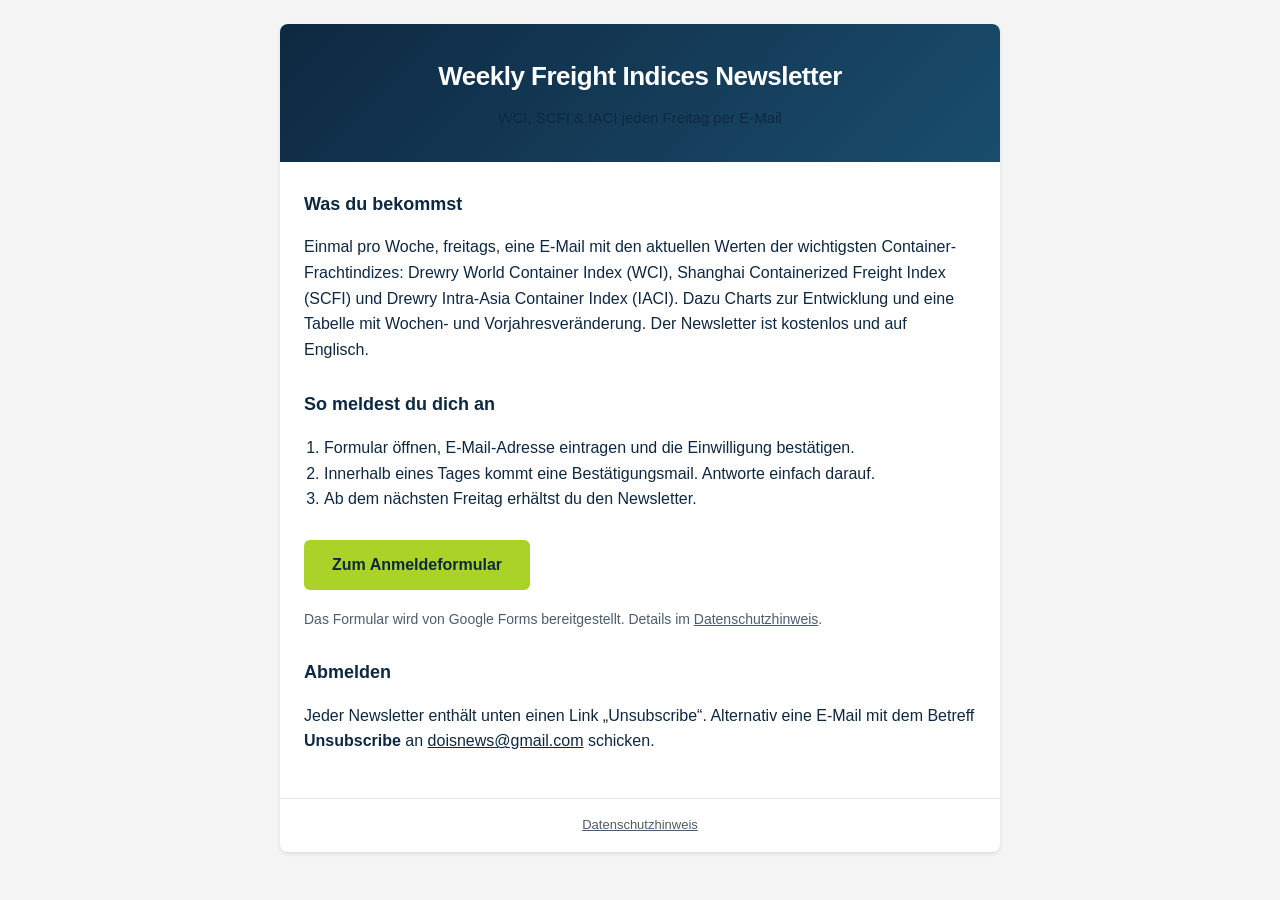
==== docs/index.html @ 33c08c13 "Add subscriber signup with double opt-in and chain weekly workflows - Signup page and privacy notice" ====
<!DOCTYPE html>
<html lang="de">
<head>
    <meta charset="UTF-8">
    <meta name="viewport" content="width=device-width, initial-scale=1.0">
    <title>Freight Indices Newsletter</title>
    <link rel="stylesheet" href="style.css">
</head>
<body>
    <div class="container">
        <div class="header">
            <h1>Weekly Freight Indices Newsletter</h1>
            <p>WCI, SCFI &amp; IACI jeden Freitag per E-Mail</p>
        </div>
        <div class="content">
            <h2>Was du bekommst</h2>
            <p>Einmal pro Woche, freitags, eine E-Mail mit den aktuellen Werten der wichtigsten Container-Frachtindizes: Drewry World Container Index (WCI), Shanghai Containerized Freight Index (SCFI) und Drewry Intra-Asia Container Index (IACI). Dazu Charts zur Entwicklung und eine Tabelle mit Wochen- und Vorjahresveränderung. Der Newsletter ist kostenlos und auf Englisch.</p>

            <h2>So meldest du dich an</h2>
            <ol>
                <li>Formular öffnen, E-Mail-Adresse eintragen und die Einwilligung bestätigen.</li>
                <li>Innerhalb eines Tages kommt eine Bestätigungsmail. Antworte einfach darauf.</li>
                <li>Ab dem nächsten Freitag erhältst du den Newsletter.</li>
            </ol>
            <a class="button" href="https://docs.google.com/forms/d/e/1FAIpQLSdM8qTVzOJJAo5VzikmKHR-8xbqpYdljNj9IUBK8EZ_CgU7jQ/viewform" target="_blank" rel="noopener">Zum Anmeldeformular</a>
            <p class="muted">Das Formular wird von Google Forms bereitgestellt. Details im <a href="privacy.html">Datenschutzhinweis</a>.</p>

            <h2>Abmelden</h2>
            <p>Jeder Newsletter enthält unten einen Link „Unsubscribe“. Alternativ eine E-Mail mit dem Betreff <strong>Unsubscribe</strong> an <a href="mailto:doisnews@gmail.com?subject=Unsubscribe">doisnews@gmail.com</a> schicken.</p>
        </div>
        <div class="footer">
            <a href="privacy.html">Datenschutzhinweis</a>
        </div>
    </div>
</body>
</html>
---- docs/style.css ----
:root {
    --navy: #0E2841;
    --navy-2: #1a4d6d;
    --green: #AAD228;
    --bg: #f5f5f5;
    --card: #ffffff;
    --text: #0E2841;
    --muted: #4b5d70;
    --border: #e5e7eb;
}
@media (prefers-color-scheme: dark) {
    :root {
        --bg: #0b1724;
        --card: #13263a;
        --text: #e8eef4;
        --muted: #a9b8c7;
        --border: #24394f;
    }
}
* { box-sizing: border-box; }
body {
    margin: 0;
    padding: 24px 16px;
    font-family: -apple-system, BlinkMacSystemFont, 'Segoe UI', Roboto, 'Helvetica Neue', Arial, sans-serif;
    line-height: 1.6;
    color: var(--text);
    background: var(--bg);
}
.container {
    max-width: 720px;
    margin: 0 auto;
    background: var(--card);
    border-radius: 8px;
    box-shadow: 0 2px 4px rgba(0,0,0,0.1);
    overflow: hidden;
}
.header {
    background: linear-gradient(135deg, var(--navy) 0%, var(--navy-2) 100%);
    color: #fff;
    padding: 32px 24px;
    text-align: center;
}
.header h1 { margin: 0 0 8px; font-size: 26px; letter-spacing: -0.5px; }
.header p { margin: 0; opacity: 0.9; font-size: 15px; }
.content { padding: 28px 24px; }
h2 { font-size: 18px; margin: 28px 0 8px; }
h2:first-child { margin-top: 0; }
p, li { color: var(--text); }
.muted { color: var(--muted); font-size: 14px; }
.button {
    display: inline-block;
    margin: 12px 0 4px;
    padding: 12px 28px;
    background: var(--green);
    color: var(--navy);
    font-weight: 700;
    text-decoration: none;
    border-radius: 6px;
}
.button:hover { filter: brightness(0.95); }
ol { padding-left: 20px; }
a { color: inherit; }
.footer {
    padding: 16px 24px;
    border-top: 1px solid var(--border);
    font-size: 13px;
    color: var(--muted);
    text-align: center;
}
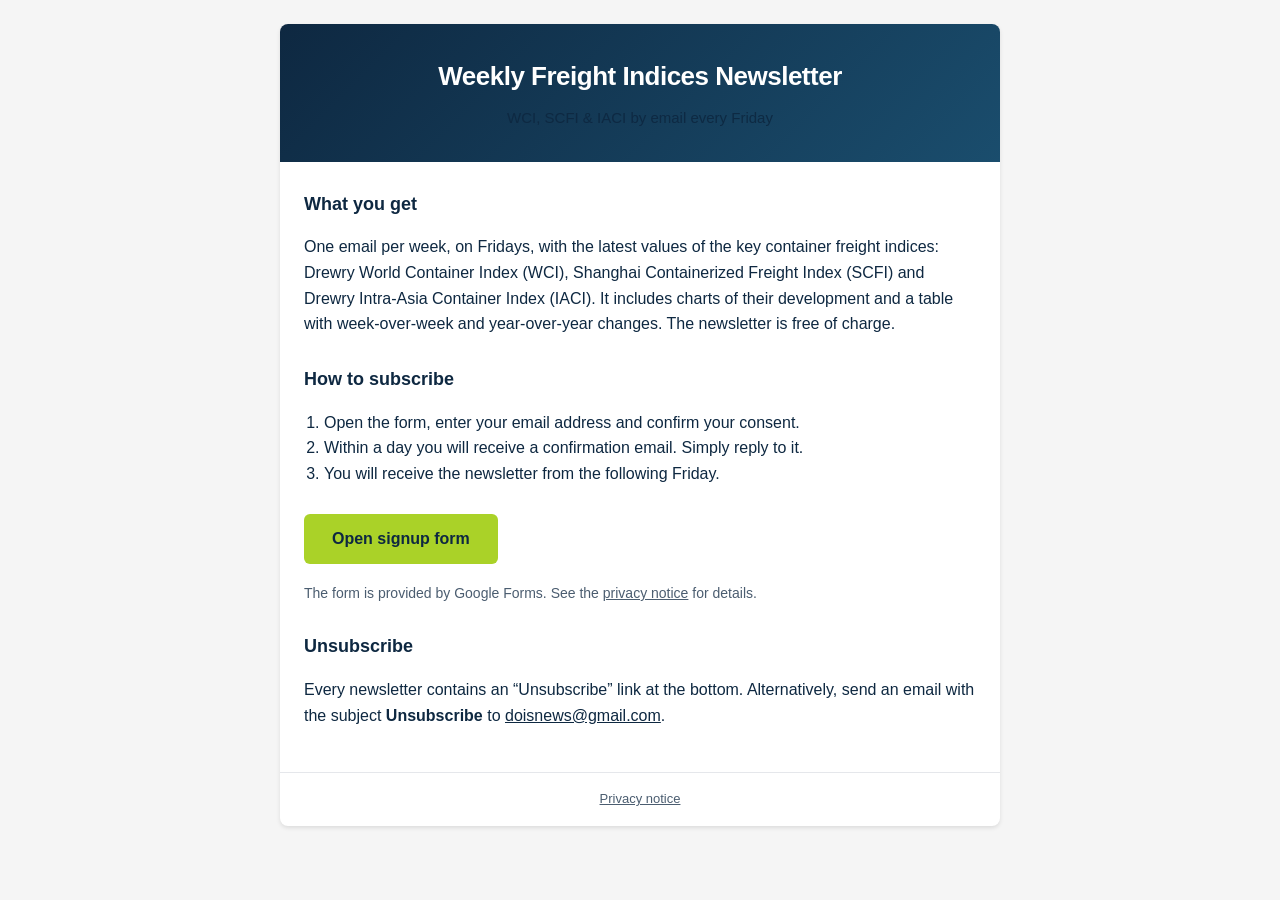
==== commit 6bcc1755: "Translate signup page, privacy notice and confirmation email to English Co-Authored-By: Claude Opus " ====
--- a/docs/index.html
+++ b/docs/index.html
@@ -1,5 +1,5 @@
 <!DOCTYPE html>
-<html lang="de">
+<html lang="en">
 <head>
     <meta charset="UTF-8">
     <meta name="viewport" content="width=device-width, initial-scale=1.0">
@@ -10,26 +10,26 @@
     <div class="container">
         <div class="header">
             <h1>Weekly Freight Indices Newsletter</h1>
-            <p>WCI, SCFI &amp; IACI jeden Freitag per E-Mail</p>
+            <p>WCI, SCFI &amp; IACI by email every Friday</p>
         </div>
         <div class="content">
-            <h2>Was du bekommst</h2>
-            <p>Einmal pro Woche, freitags, eine E-Mail mit den aktuellen Werten der wichtigsten Container-Frachtindizes: Drewry World Container Index (WCI), Shanghai Containerized Freight Index (SCFI) und Drewry Intra-Asia Container Index (IACI). Dazu Charts zur Entwicklung und eine Tabelle mit Wochen- und Vorjahresveränderung. Der Newsletter ist kostenlos und auf Englisch.</p>
+            <h2>What you get</h2>
+            <p>One email per week, on Fridays, with the latest values of the key container freight indices: Drewry World Container Index (WCI), Shanghai Containerized Freight Index (SCFI) and Drewry Intra-Asia Container Index (IACI). It includes charts of their development and a table with week-over-week and year-over-year changes. The newsletter is free of charge.</p>
 
-            <h2>So meldest du dich an</h2>
+            <h2>How to subscribe</h2>
             <ol>
-                <li>Formular öffnen, E-Mail-Adresse eintragen und die Einwilligung bestätigen.</li>
-                <li>Innerhalb eines Tages kommt eine Bestätigungsmail. Antworte einfach darauf.</li>
-                <li>Ab dem nächsten Freitag erhältst du den Newsletter.</li>
+                <li>Open the form, enter your email address and confirm your consent.</li>
+                <li>Within a day you will receive a confirmation email. Simply reply to it.</li>
+                <li>You will receive the newsletter from the following Friday.</li>
             </ol>
-            <a class="button" href="https://docs.google.com/forms/d/e/1FAIpQLSdM8qTVzOJJAo5VzikmKHR-8xbqpYdljNj9IUBK8EZ_CgU7jQ/viewform" target="_blank" rel="noopener">Zum Anmeldeformular</a>
-            <p class="muted">Das Formular wird von Google Forms bereitgestellt. Details im <a href="privacy.html">Datenschutzhinweis</a>.</p>
+            <a class="button" href="https://docs.google.com/forms/d/e/1FAIpQLSdM8qTVzOJJAo5VzikmKHR-8xbqpYdljNj9IUBK8EZ_CgU7jQ/viewform" target="_blank" rel="noopener">Open signup form</a>
+            <p class="muted">The form is provided by Google Forms. See the <a href="privacy.html">privacy notice</a> for details.</p>
 
-            <h2>Abmelden</h2>
-            <p>Jeder Newsletter enthält unten einen Link „Unsubscribe“. Alternativ eine E-Mail mit dem Betreff <strong>Unsubscribe</strong> an <a href="mailto:doisnews@gmail.com?subject=Unsubscribe">doisnews@gmail.com</a> schicken.</p>
+            <h2>Unsubscribe</h2>
+            <p>Every newsletter contains an “Unsubscribe” link at the bottom. Alternatively, send an email with the subject <strong>Unsubscribe</strong> to <a href="mailto:doisnews@gmail.com?subject=Unsubscribe">doisnews@gmail.com</a>.</p>
         </div>
         <div class="footer">
-            <a href="privacy.html">Datenschutzhinweis</a>
+            <a href="privacy.html">Privacy notice</a>
         </div>
     </div>
 </body>
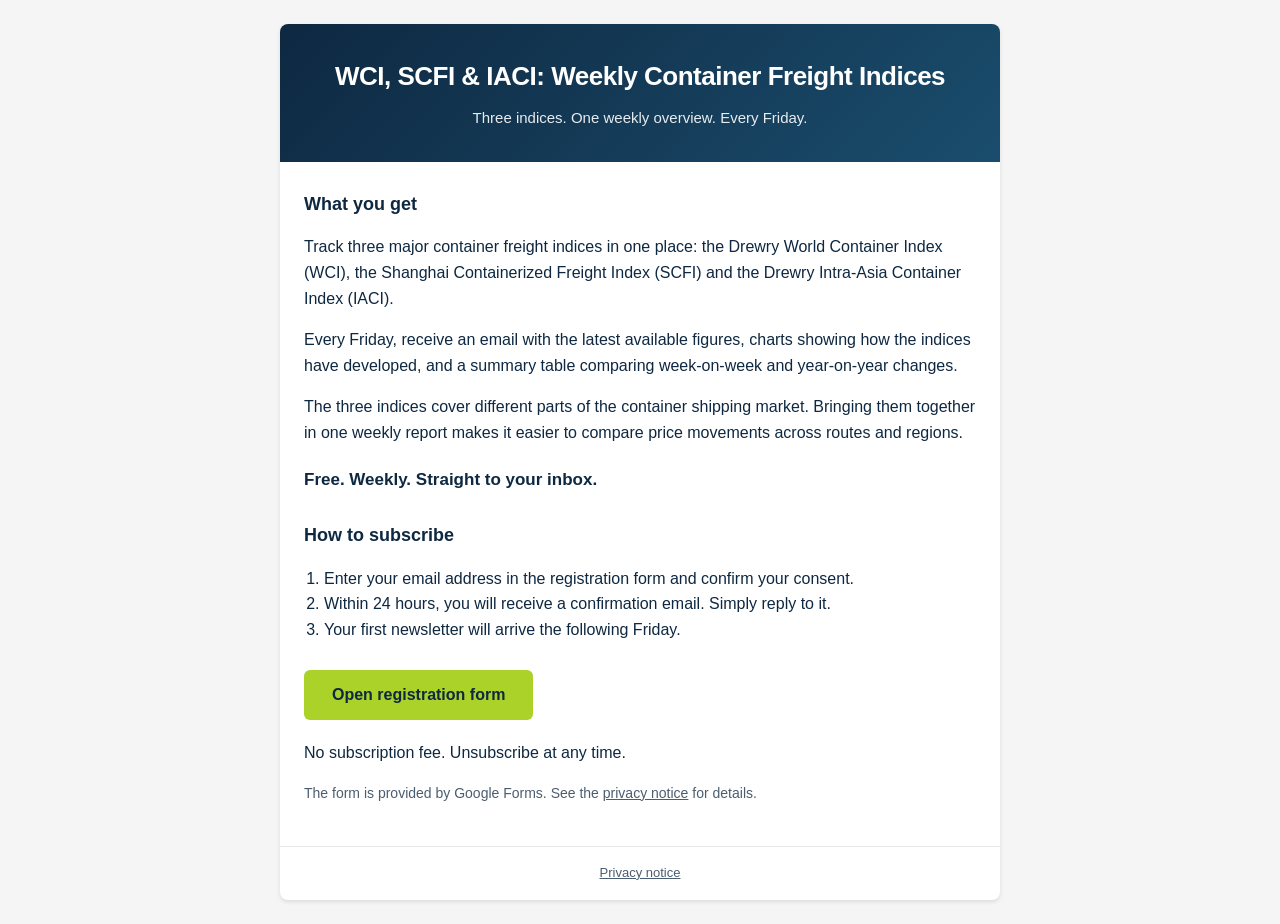
==== commit de68a897: "Rewrite signup page copy and fix header subtitle contrast Co-Authored-By: Claude Opus 5.5 <noreply@a" ====
--- a/docs/index.html
+++ b/docs/index.html
@@ -3,30 +3,31 @@
 <head>
     <meta charset="UTF-8">
     <meta name="viewport" content="width=device-width, initial-scale=1.0">
-    <title>Freight Indices Newsletter</title>
+    <title>Weekly Container Freight Indices</title>
     <link rel="stylesheet" href="style.css">
 </head>
 <body>
     <div class="container">
         <div class="header">
-            <h1>Weekly Freight Indices Newsletter</h1>
-            <p>WCI, SCFI &amp; IACI by email every Friday</p>
+            <h1>WCI, SCFI &amp; IACI: Weekly Container Freight Indices</h1>
+            <p>Three indices. One weekly overview. Every Friday.</p>
         </div>
         <div class="content">
             <h2>What you get</h2>
-            <p>One email per week, on Fridays, with the latest values of the key container freight indices: Drewry World Container Index (WCI), Shanghai Containerized Freight Index (SCFI) and Drewry Intra-Asia Container Index (IACI). It includes charts of their development and a table with week-over-week and year-over-year changes. The newsletter is free of charge.</p>
+            <p>Track three major container freight indices in one place: the Drewry World Container Index (WCI), the Shanghai Containerized Freight Index (SCFI) and the Drewry Intra-Asia Container Index (IACI).</p>
+            <p>Every Friday, receive an email with the latest available figures, charts showing how the indices have developed, and a summary table comparing week-on-week and year-on-year changes.</p>
+            <p>The three indices cover different parts of the container shipping market. Bringing them together in one weekly report makes it easier to compare price movements across routes and regions.</p>
+            <p class="tagline">Free. Weekly. Straight to your inbox.</p>
 
             <h2>How to subscribe</h2>
             <ol>
-                <li>Open the form, enter your email address and confirm your consent.</li>
-                <li>Within a day you will receive a confirmation email. Simply reply to it.</li>
-                <li>You will receive the newsletter from the following Friday.</li>
+                <li>Enter your email address in the registration form and confirm your consent.</li>
+                <li>Within 24 hours, you will receive a confirmation email. Simply reply to it.</li>
+                <li>Your first newsletter will arrive the following Friday.</li>
             </ol>
-            <a class="button" href="https://docs.google.com/forms/d/e/1FAIpQLSdM8qTVzOJJAo5VzikmKHR-8xbqpYdljNj9IUBK8EZ_CgU7jQ/viewform" target="_blank" rel="noopener">Open signup form</a>
+            <a class="button" href="https://docs.google.com/forms/d/e/1FAIpQLSdM8qTVzOJJAo5VzikmKHR-8xbqpYdljNj9IUBK8EZ_CgU7jQ/viewform" target="_blank" rel="noopener">Open registration form</a>
+            <p>No subscription fee. Unsubscribe at any time.</p>
             <p class="muted">The form is provided by Google Forms. See the <a href="privacy.html">privacy notice</a> for details.</p>
-
-            <h2>Unsubscribe</h2>
-            <p>Every newsletter contains an “Unsubscribe” link at the bottom. Alternatively, send an email with the subject <strong>Unsubscribe</strong> to <a href="mailto:doisnews@gmail.com?subject=Unsubscribe">doisnews@gmail.com</a>.</p>
         </div>
         <div class="footer">
             <a href="privacy.html">Privacy notice</a>
--- a/docs/style.css
+++ b/docs/style.css
@@ -41,7 +41,7 @@
     text-align: center;
 }
 .header h1 { margin: 0 0 8px; font-size: 26px; letter-spacing: -0.5px; }
-.header p { margin: 0; opacity: 0.9; font-size: 15px; }
+.header p { margin: 0; opacity: 0.9; font-size: 15px; color: #fff; }
 .content { padding: 28px 24px; }
 h2 { font-size: 18px; margin: 28px 0 8px; }
 h2:first-child { margin-top: 0; }
@@ -67,3 +67,8 @@
     color: var(--muted);
     text-align: center;
 }
+.tagline {
+    margin: 20px 0 0;
+    font-size: 17px;
+    font-weight: 700;
+}
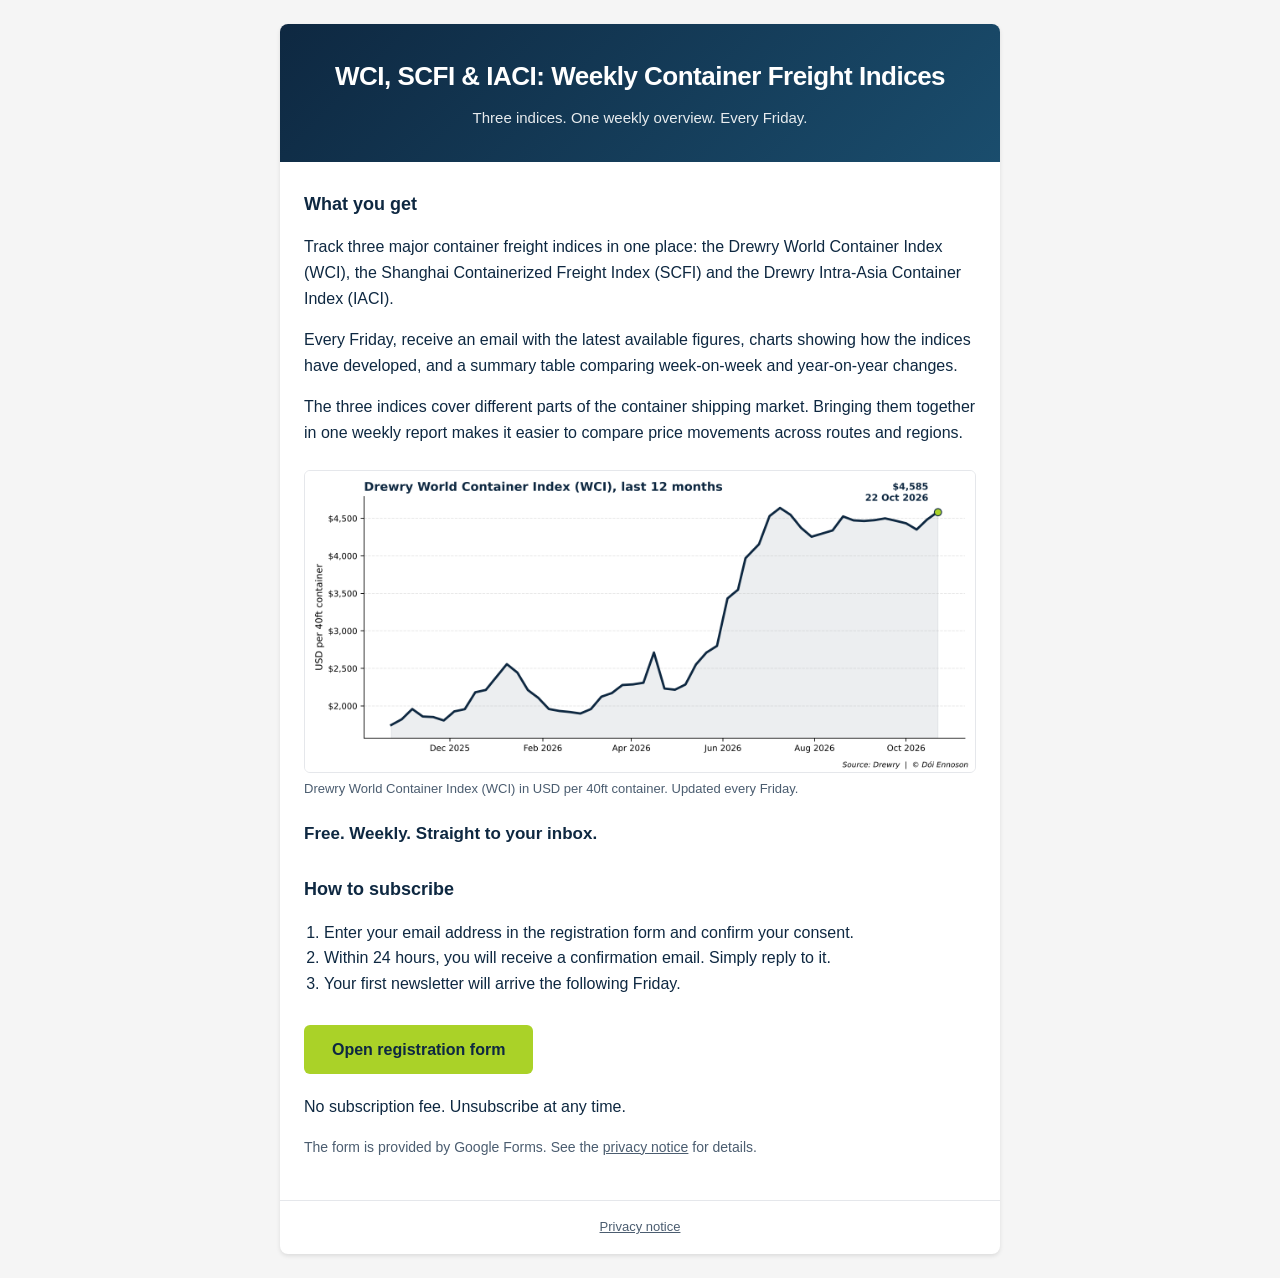
==== commit 718b547f: "Add weekly updated WCI chart to signup page plot_generator.py renders docs/wci_chart.png (last 12 mo" ====
--- a/docs/index.html
+++ b/docs/index.html
@@ -17,6 +17,10 @@
             <p>Track three major container freight indices in one place: the Drewry World Container Index (WCI), the Shanghai Containerized Freight Index (SCFI) and the Drewry Intra-Asia Container Index (IACI).</p>
             <p>Every Friday, receive an email with the latest available figures, charts showing how the indices have developed, and a summary table comparing week-on-week and year-on-year changes.</p>
             <p>The three indices cover different parts of the container shipping market. Bringing them together in one weekly report makes it easier to compare price movements across routes and regions.</p>
+            <figure class="chart">
+                <img src="wci_chart.png" alt="Line chart of the Drewry World Container Index over the last 12 months" width="1600" height="720">
+                <figcaption>Drewry World Container Index (WCI) in USD per 40ft container. Updated every Friday.</figcaption>
+            </figure>
             <p class="tagline">Free. Weekly. Straight to your inbox.</p>
 
             <h2>How to subscribe</h2>
--- a/docs/style.css
+++ b/docs/style.css
@@ -72,3 +72,12 @@
     font-size: 17px;
     font-weight: 700;
 }
+.chart { margin: 24px 0 0; }
+.chart img {
+    display: block;
+    width: 100%;
+    height: auto;
+    border: 1px solid var(--border);
+    border-radius: 6px;
+}
+.chart figcaption { margin-top: 6px; font-size: 13px; color: var(--muted); }
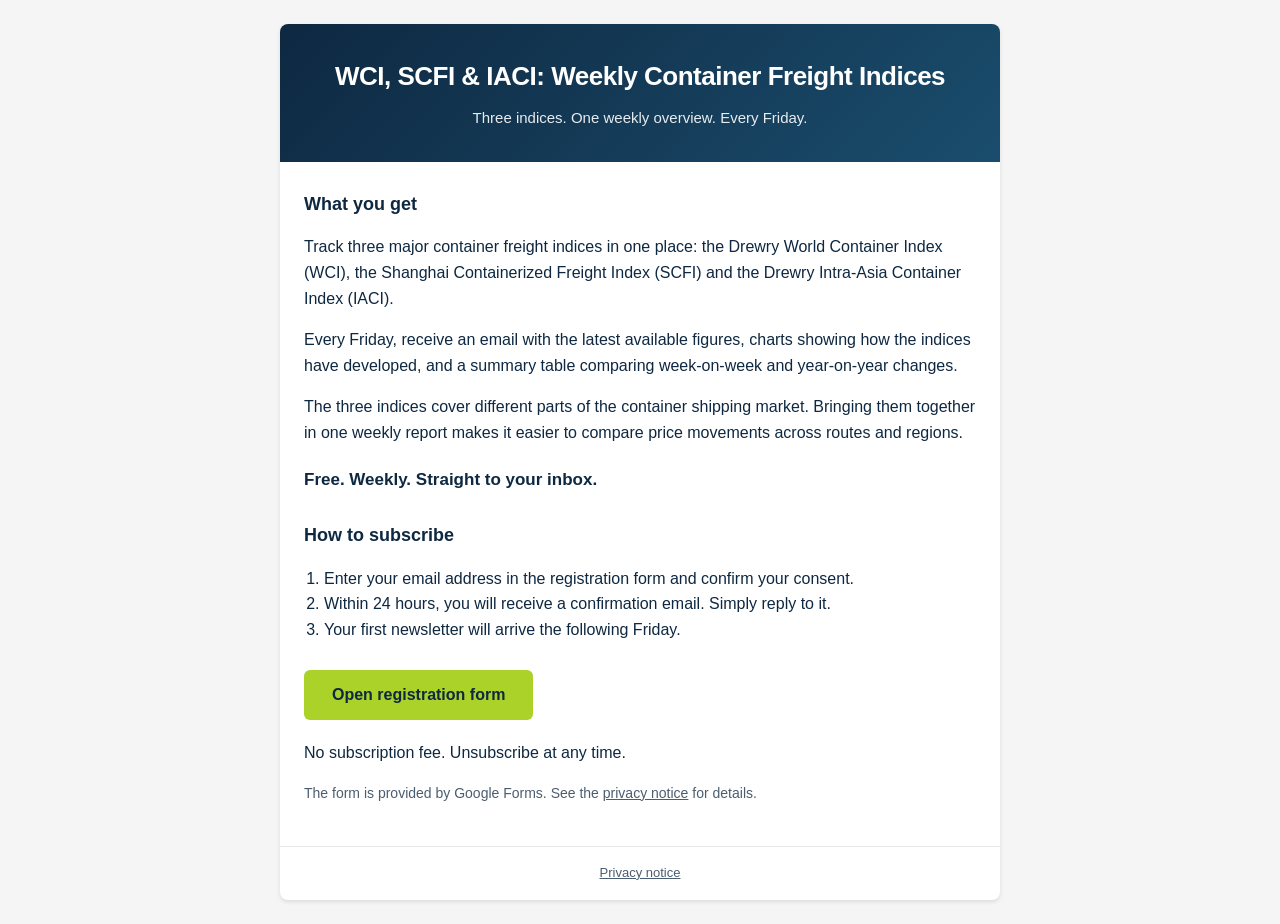
==== commit 1190326c: "Remove WCI chart from signup page Reverts 718b547.  Co-Authored-By: Claude Opus 5.5 <noreply@anthrop" ====
--- a/docs/index.html
+++ b/docs/index.html
@@ -17,10 +17,6 @@
             <p>Track three major container freight indices in one place: the Drewry World Container Index (WCI), the Shanghai Containerized Freight Index (SCFI) and the Drewry Intra-Asia Container Index (IACI).</p>
             <p>Every Friday, receive an email with the latest available figures, charts showing how the indices have developed, and a summary table comparing week-on-week and year-on-year changes.</p>
             <p>The three indices cover different parts of the container shipping market. Bringing them together in one weekly report makes it easier to compare price movements across routes and regions.</p>
-            <figure class="chart">
-                <img src="wci_chart.png" alt="Line chart of the Drewry World Container Index over the last 12 months" width="1600" height="720">
-                <figcaption>Drewry World Container Index (WCI) in USD per 40ft container. Updated every Friday.</figcaption>
-            </figure>
             <p class="tagline">Free. Weekly. Straight to your inbox.</p>
 
             <h2>How to subscribe</h2>
--- a/docs/style.css
+++ b/docs/style.css
@@ -72,12 +72,3 @@
     font-size: 17px;
     font-weight: 700;
 }
-.chart { margin: 24px 0 0; }
-.chart img {
-    display: block;
-    width: 100%;
-    height: auto;
-    border: 1px solid var(--border);
-    border-radius: 6px;
-}
-.chart figcaption { margin-top: 6px; font-size: 13px; color: var(--muted); }
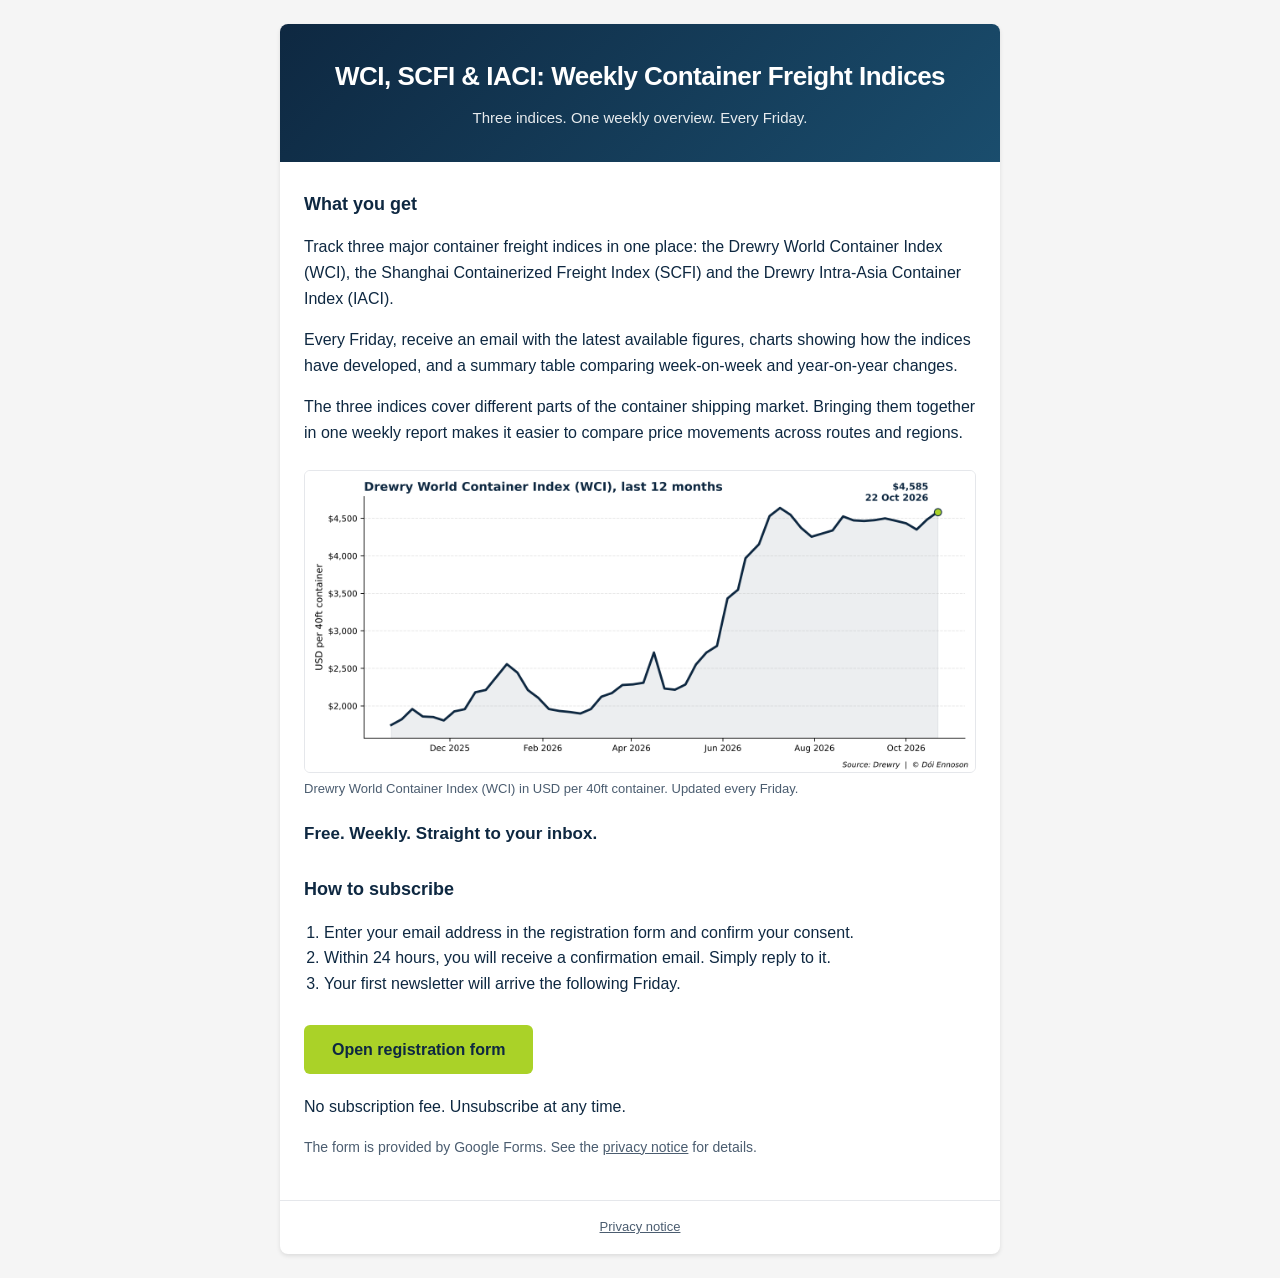
==== commit 4b738574: "Restore WCI chart on signup page The broken layout seen earlier was caused by a cached stylesheet wi" ====
--- a/docs/index.html
+++ b/docs/index.html
@@ -17,6 +17,10 @@
             <p>Track three major container freight indices in one place: the Drewry World Container Index (WCI), the Shanghai Containerized Freight Index (SCFI) and the Drewry Intra-Asia Container Index (IACI).</p>
             <p>Every Friday, receive an email with the latest available figures, charts showing how the indices have developed, and a summary table comparing week-on-week and year-on-year changes.</p>
             <p>The three indices cover different parts of the container shipping market. Bringing them together in one weekly report makes it easier to compare price movements across routes and regions.</p>
+            <figure class="chart">
+                <img src="wci_chart.png" alt="Line chart of the Drewry World Container Index over the last 12 months" width="1600" height="720">
+                <figcaption>Drewry World Container Index (WCI) in USD per 40ft container. Updated every Friday.</figcaption>
+            </figure>
             <p class="tagline">Free. Weekly. Straight to your inbox.</p>
 
             <h2>How to subscribe</h2>
--- a/docs/style.css
+++ b/docs/style.css
@@ -72,3 +72,12 @@
     font-size: 17px;
     font-weight: 700;
 }
+.chart { margin: 24px 0 0; }
+.chart img {
+    display: block;
+    width: 100%;
+    height: auto;
+    border: 1px solid var(--border);
+    border-radius: 6px;
+}
+.chart figcaption { margin-top: 6px; font-size: 13px; color: var(--muted); }
